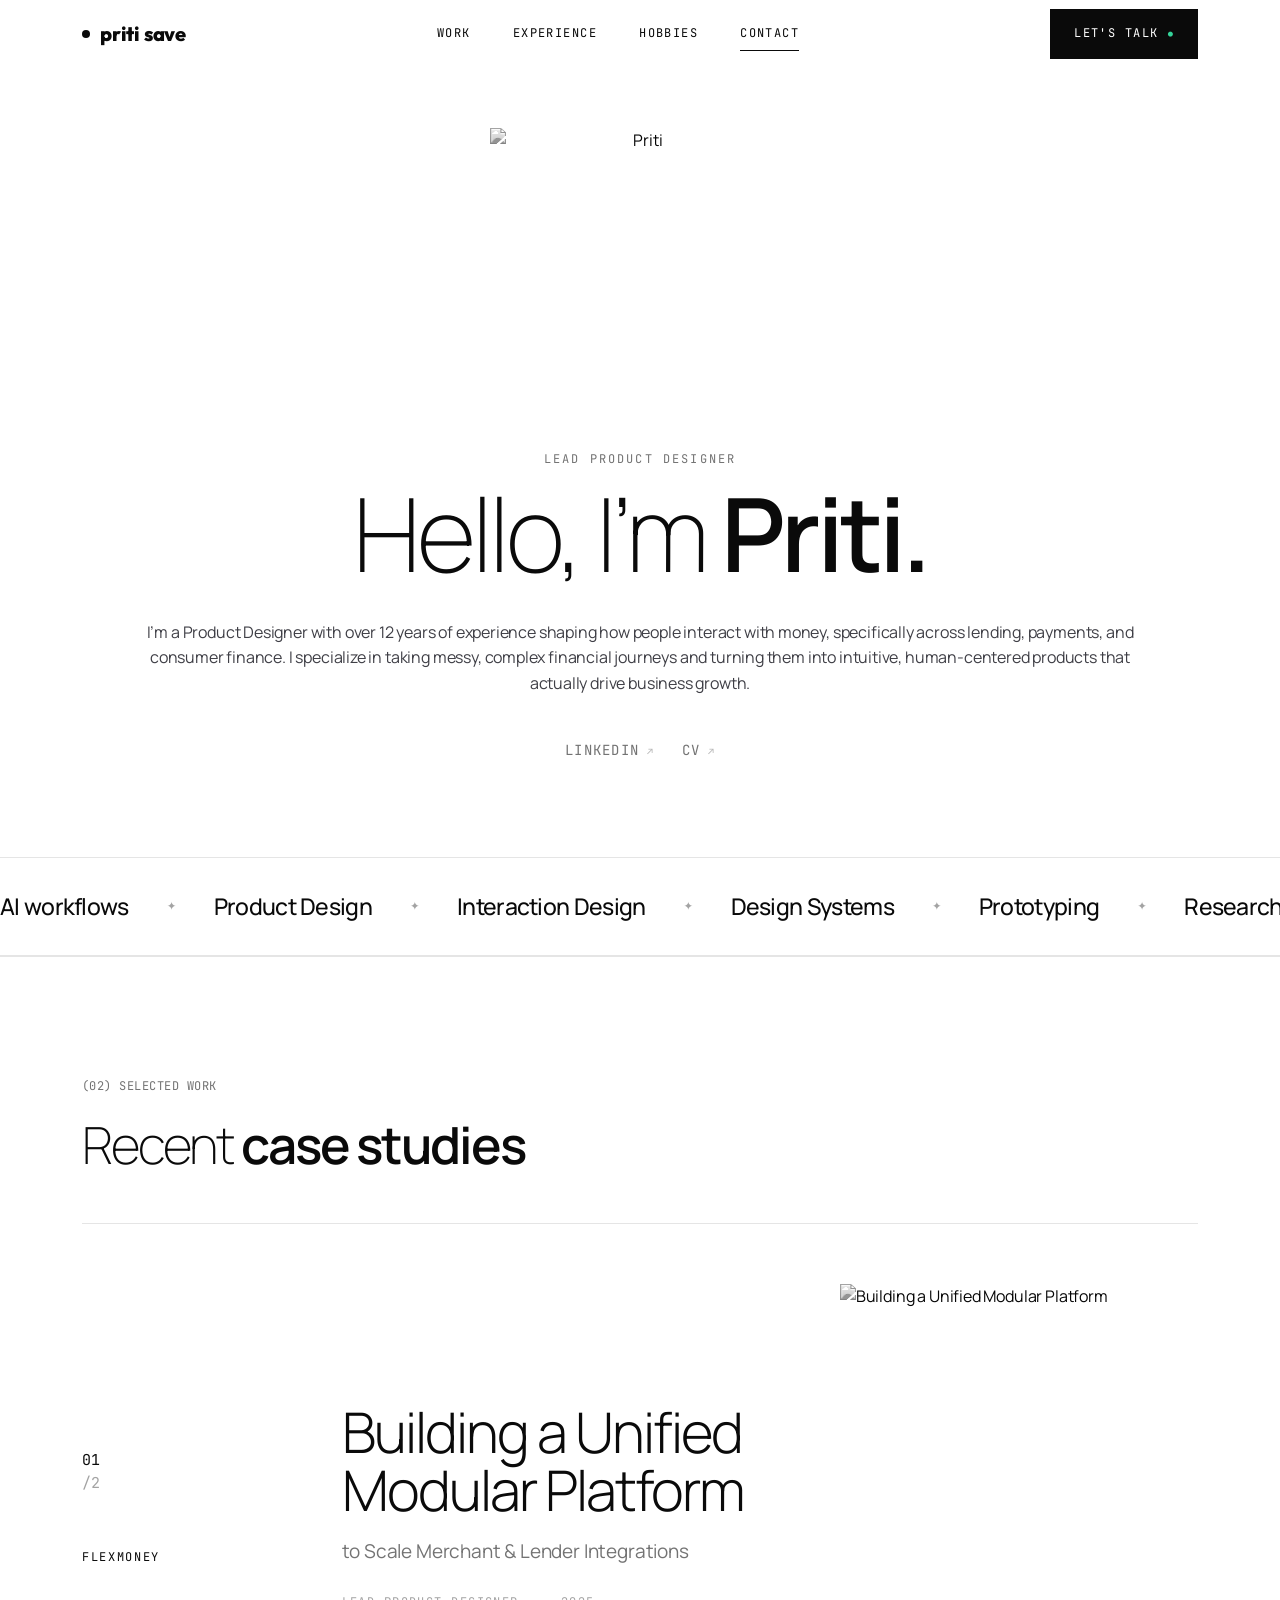
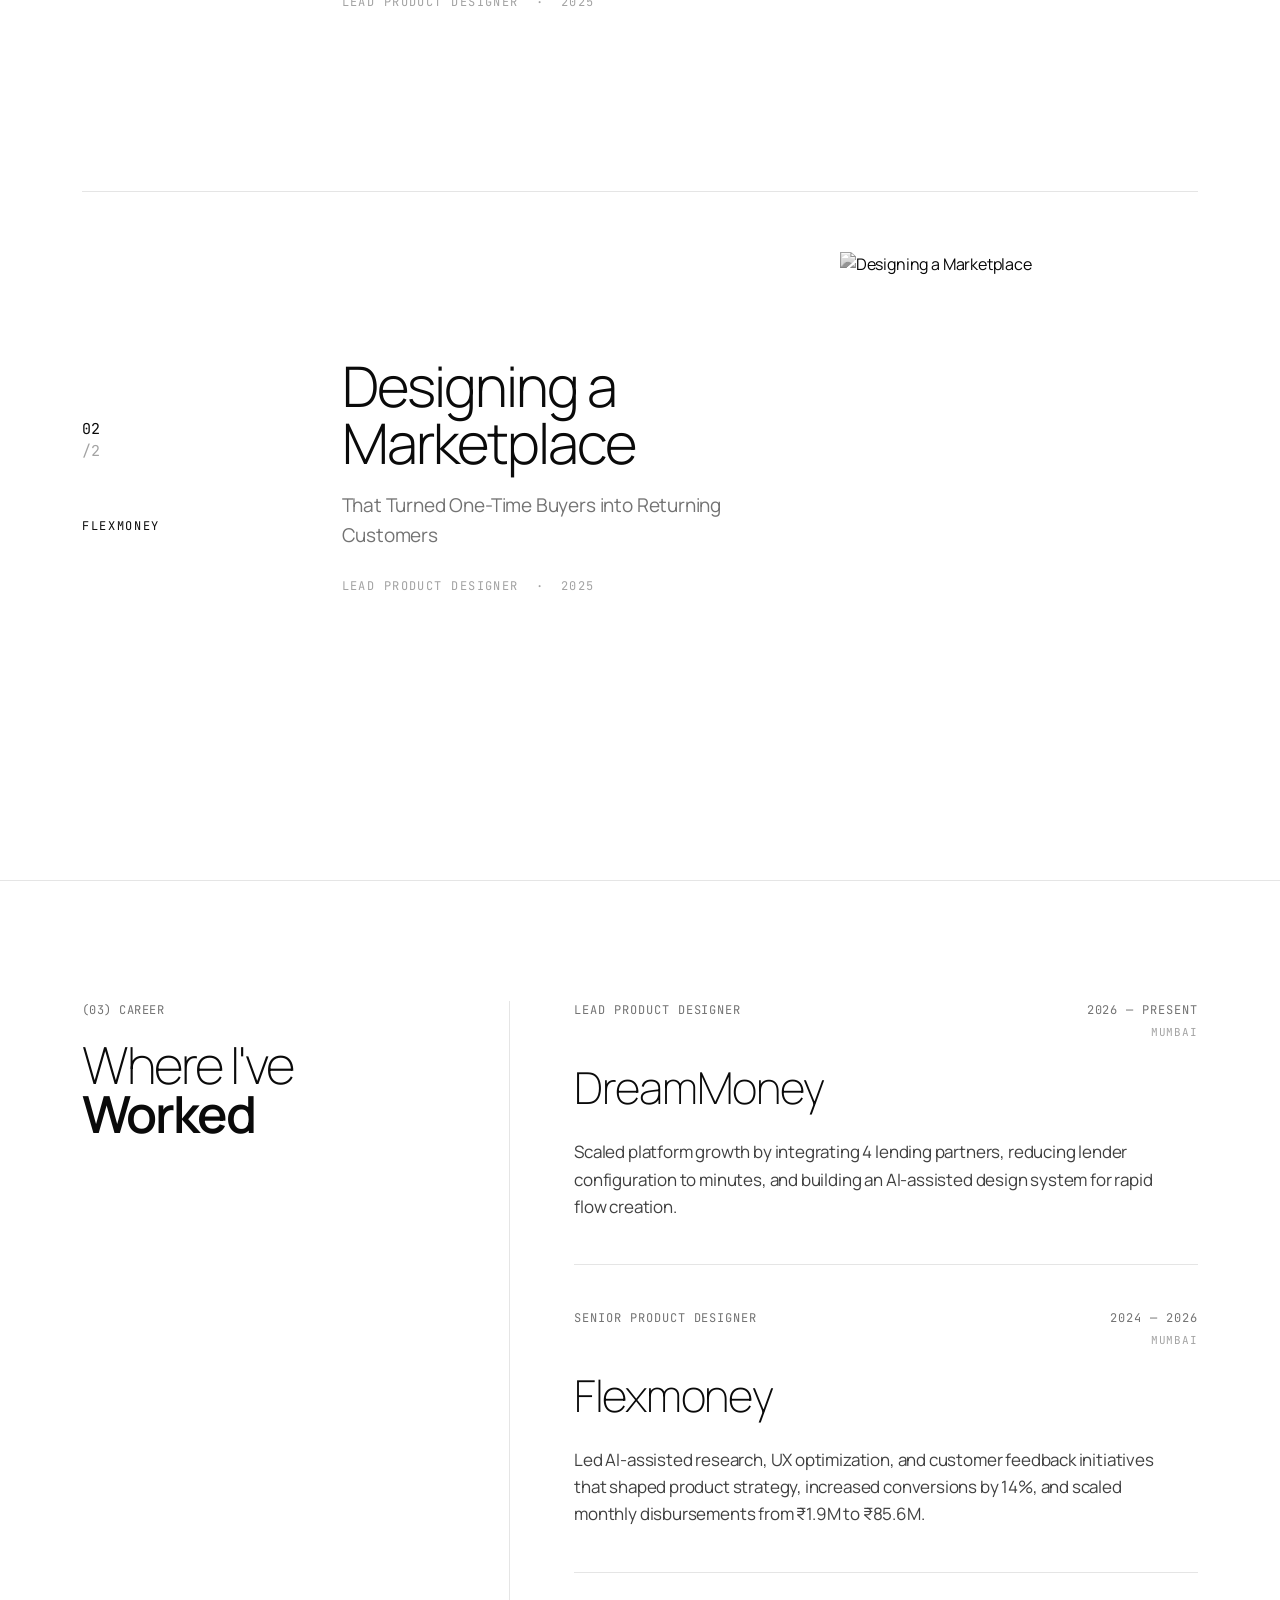
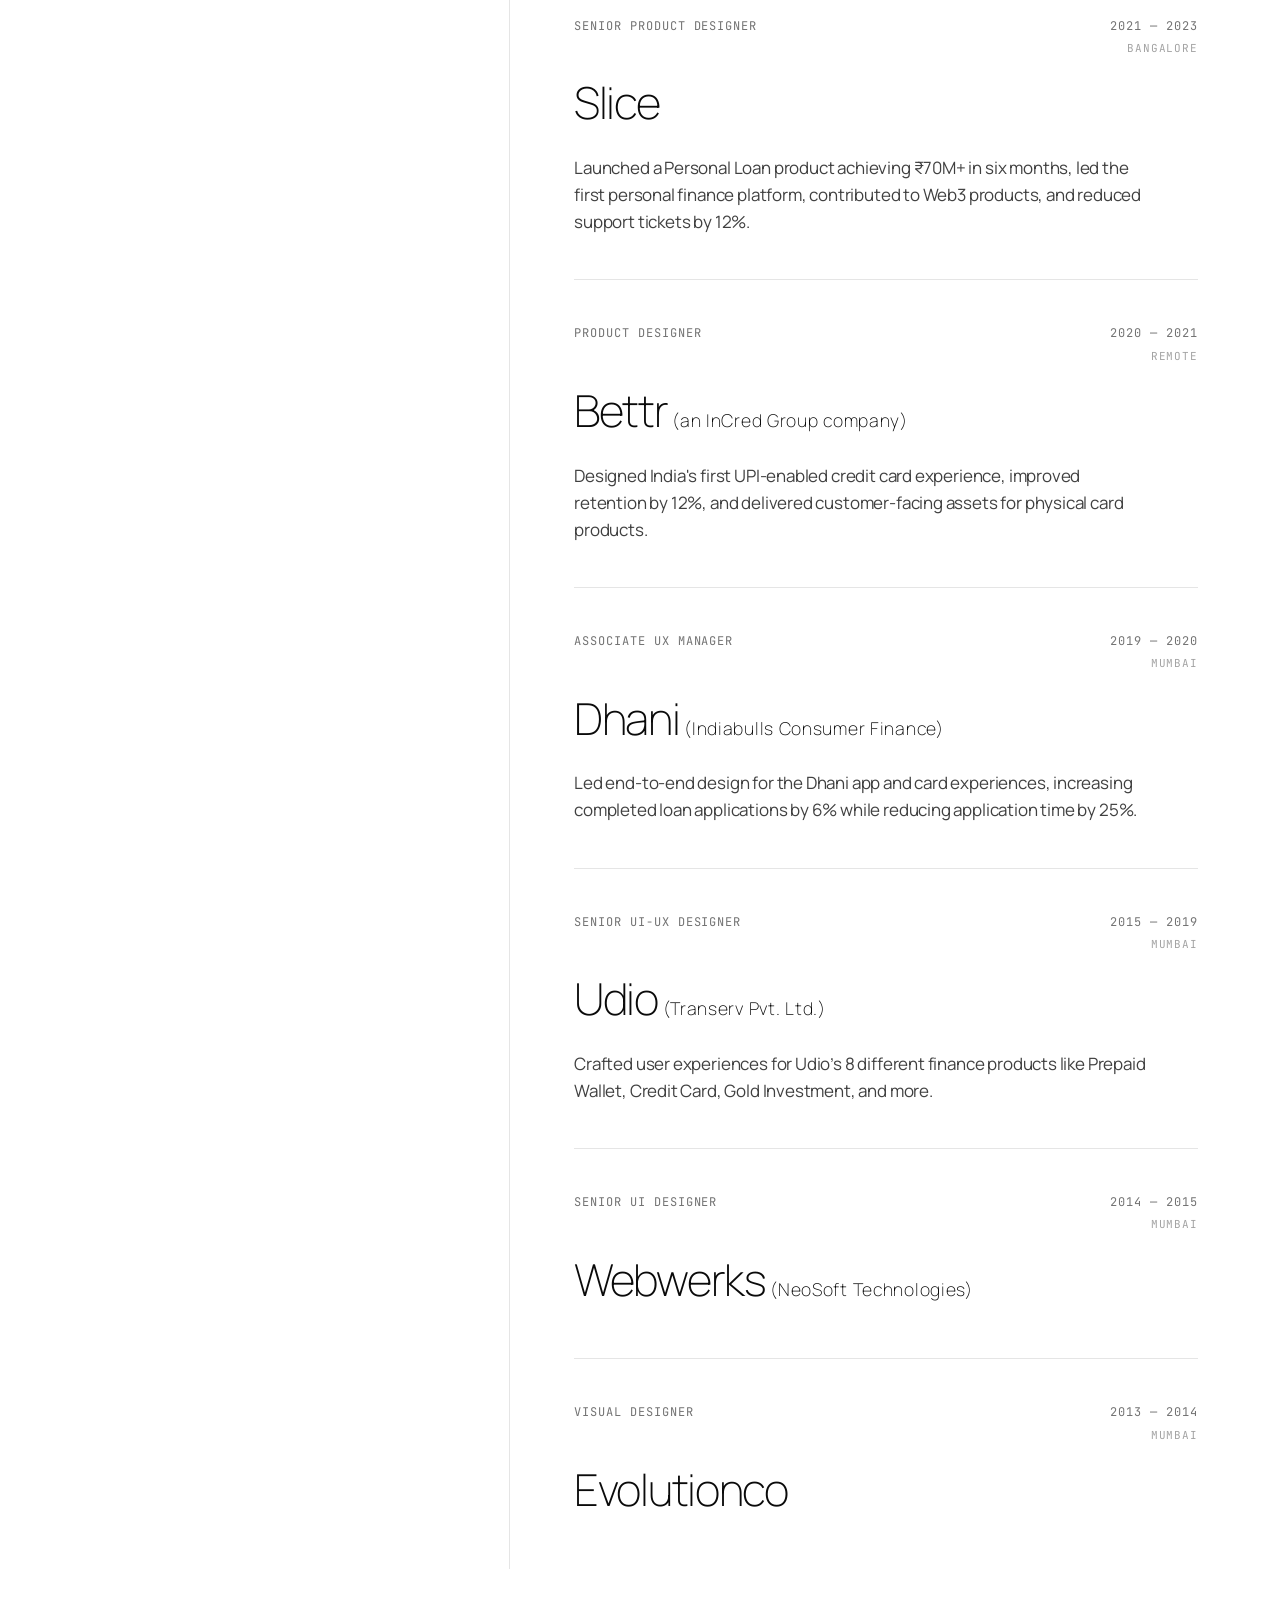
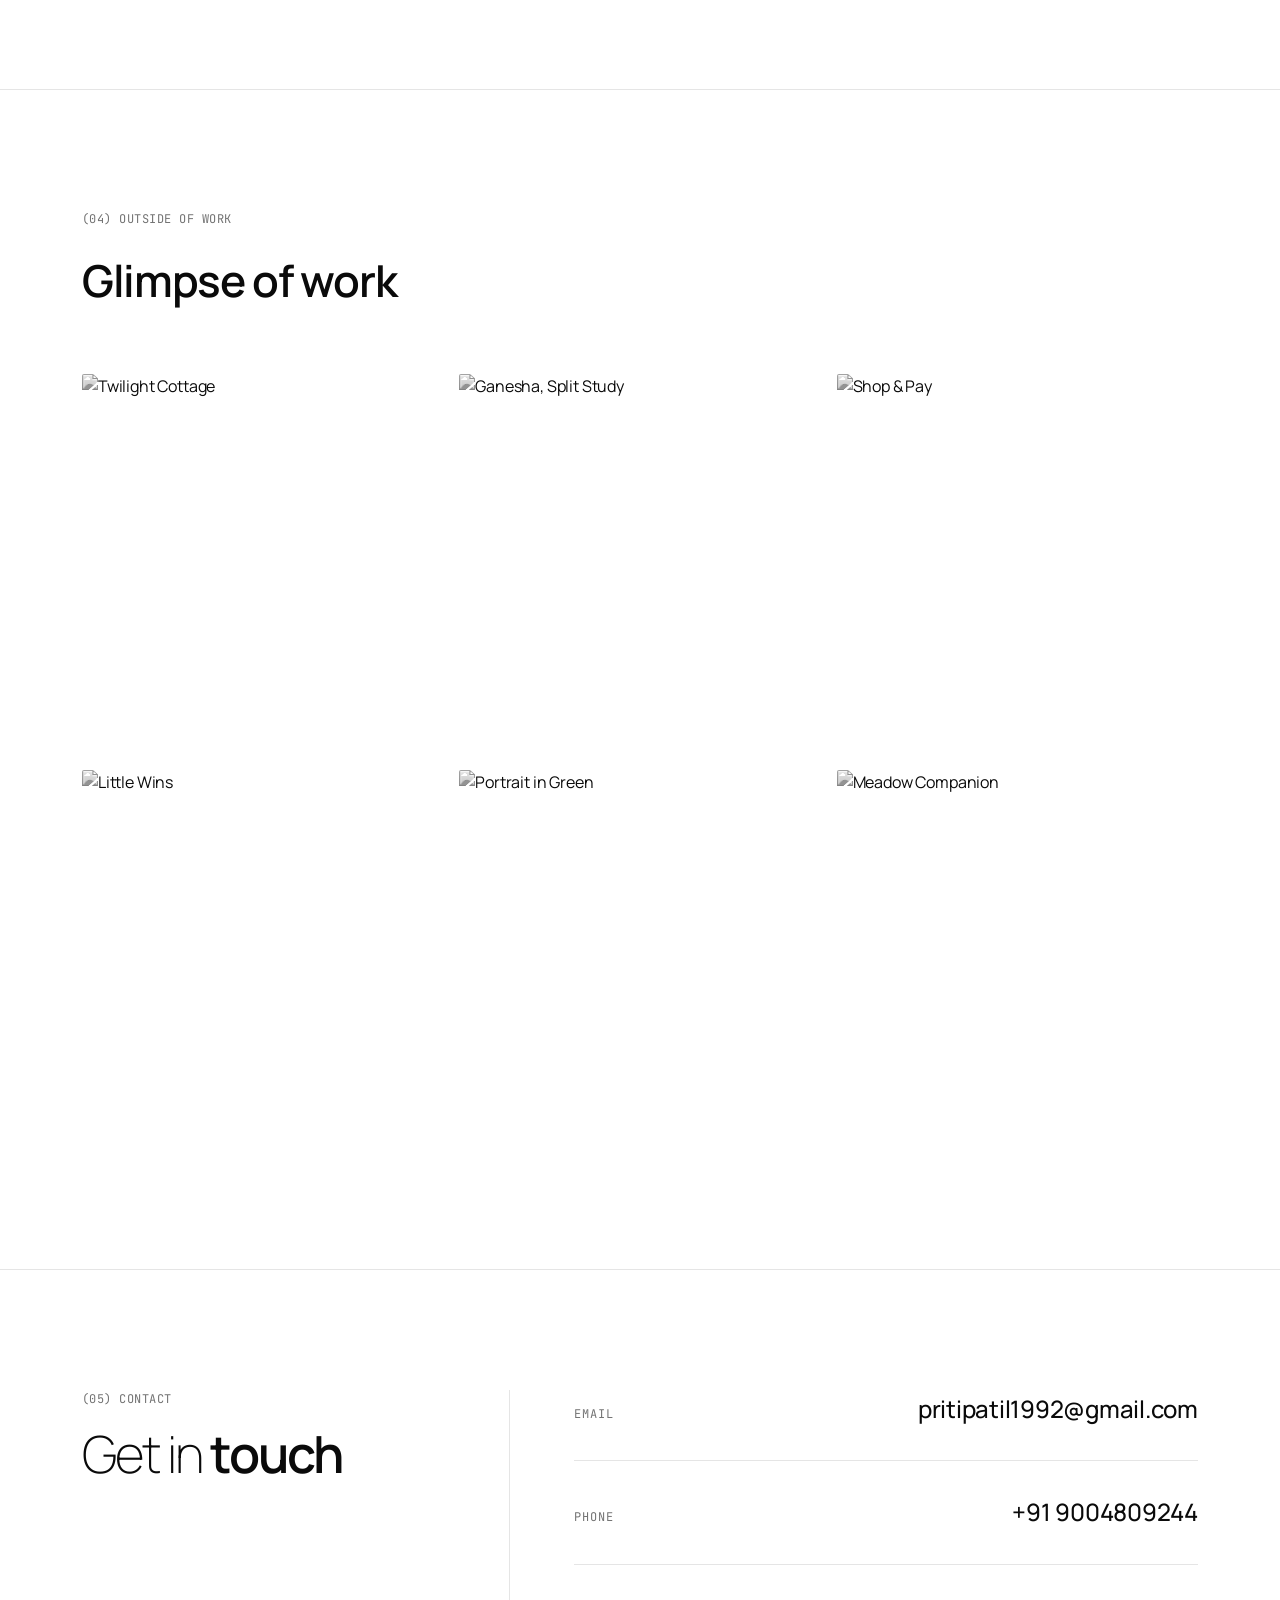
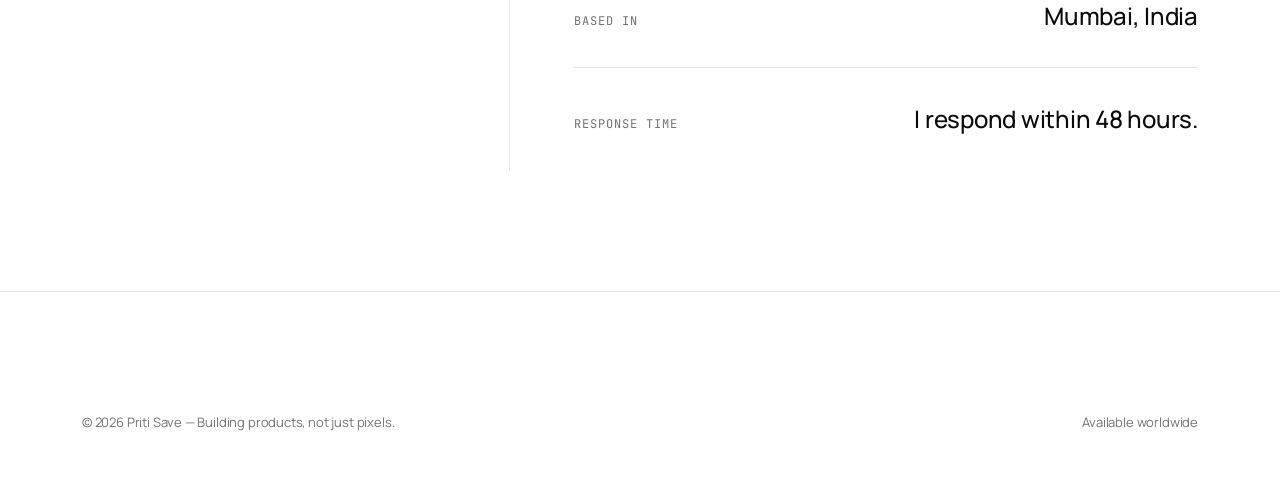
==== index.html @ 45cd768e "Initial commit" ====
<!DOCTYPE html>
<html lang="en">
<head>
  <meta charset="UTF-8" />
  <meta name="viewport" content="width=device-width, initial-scale=1.0" />
  <title>Priti Save — Lead Product Designer</title>
  <meta name="description" content="Priti Save is a Lead Product Designer with 12+ years in fintech, lending, and payments." />
  <link rel="preconnect" href="https://fonts.googleapis.com" />
  <link rel="preconnect" href="https://fonts.gstatic.com" crossorigin />
  <link href="https://fonts.googleapis.com/css2?family=JetBrains+Mono:wght@400;500;700&family=Manrope:wght@200;300;400;500;600;700;800&family=Outfit:wght@400;500;600;700;800&display=swap" rel="stylesheet" />
  <link rel="stylesheet" href="styles.css" />
</head>
<body>
  <!-- Navbar -->
  <header class="nav" id="nav">
    <div class="container nav-inner">
      <a href="#" class="brand"><span class="ring"></span>priti save</a>
      <nav class="nav-links">
        <a href="#work">Work</a>
        <a href="#career">Experience</a>
        <a href="#outside">Hobbies</a>
        <a href="#contact">Contact</a>
      </nav>
      <div class="nav-right">
        <a href="#contact" class="nav-cta">Let's talk <span class="cta-dot">●</span></a>
        <button class="nav-toggle" id="navToggle" aria-label="Menu"><span></span><span></span><span></span></button>
      </div>
    </div>
  </header>

  <!-- Cursor-following hint for project list -->
  <div class="proj-hint-pop" id="projHint">View Case Study <span aria-hidden="true">&#8599;</span></div>

  <!-- Case study mount -->
  <div class="case" id="case"></div>

  <!-- Site (home) -->
  <div class="site" id="site">
    <main>
      <!-- Hero -->
      <section class="hero">
        <div class="container">
          <figure class="hero-portrait">
            <img id="heroPortrait" alt="Priti" />
            <figcaption id="heroRole">Product Designer</figcaption>
          </figure>
          <h1 class="hero-title">Hello, I&rsquo;m <span class="ital">Priti.</span></h1>
          <p class="hero-intro" id="heroIntro"></p>
          <div class="socials" id="heroSocials"></div>
        </div>
      </section>

      <!-- Marquee -->
      <div class="marquee"><div class="marquee-track" id="marqueeTrack"></div></div>

      <!-- Milestones -->
      <section class="section" id="milestones" style="display:none">
        <div class="container">
          <span class="eyebrow reveal">(01) Milestones</span>
          <div class="ms-grid" id="msGrid"></div>
        </div>
      </section>

      <!-- Selected work -->
      <section class="section" id="work">
        <div class="container">
          <div class="proj-head">
            <span class="eyebrow reveal" style="margin-bottom:0">(02) Selected work</span>
          </div>
          <h2 class="section-title proj-head-title reveal">Recent <span class="ital-serif">case studies</span></h2>
          <div class="proj-list" id="projList"></div>
        </div>
      </section>

      <!-- Career -->
      <section class="section" id="career">
        <div class="container career-grid">
          <div class="career-side reveal">
            <span class="eyebrow" style="margin-bottom:20px">(03) Career</span>
            <h2 class="career-title">Where I've <span class="serif">Worked</span></h2>
          </div>
          <div class="exp-list" id="expList"></div>
        </div>
      </section>

      <!-- Outside of work -->
      <section class="section" id="outside">
        <div class="container">
          <span class="eyebrow reveal">(04) Outside of work</span>
          <h2 class="section-title reveal">Glimpse of work</h2>
          <div class="hob-grid" id="hobGrid"></div>
        </div>
      </section>

      <!-- Contact -->
      <section class="section contact" id="contact">
        <div class="container career-grid">
          <div class="career-side reveal">
            <span class="eyebrow" style="margin-bottom:20px">(05) Contact</span>
            <h2 class="career-title">Get in <span class="serif">touch</span></h2>
          </div>
          <div class="exp-list contact-list reveal">
            <div class="c-row"><span class="c-label">Email</span><a class="c-value" id="ciEmail" href="#">—</a></div>
            <div class="c-row"><span class="c-label">Phone</span><a class="c-value" id="ciPhone" href="#">—</a></div>
            <div class="c-row"><span class="c-label">Based in</span><span class="c-value" id="ciLoc">—</span></div>
            <div class="c-row"><span class="c-label">Response time</span><span class="c-value">I respond within 48 hours.</span></div>
          </div>
        </div>
      </section>
    </main>

    <!-- Footer -->
    <footer class="footer">
      <div class="container">
        <div class="footer-bottom">
          <span>© <span id="year">2026</span> Priti Save — Building products, not just pixels.</span>
          <span>Available worldwide</span>
        </div>
      </div>
    </footer>
  </div>

  <!-- Image lightbox -->
  <div class="lightbox" id="lightbox" aria-hidden="true">
    <button class="lightbox-close" id="lightboxClose" aria-label="Close">&times;</button>
    <button class="lightbox-nav lightbox-prev" id="lightboxPrev" aria-label="Previous">&#8249;</button>
    <img class="lightbox-img" id="lightboxImg" alt="" />
    <button class="lightbox-nav lightbox-next" id="lightboxNext" aria-label="Next">&#8250;</button>
    <div class="lightbox-zoom" id="lightboxZoom">
      <button id="zoomOut" aria-label="Zoom out">&minus;</button>
      <button id="zoomReset" aria-label="Reset zoom">Reset</button>
      <button id="zoomIn" aria-label="Zoom in">+</button>
    </div>
  </div>

  <div class="toast" id="toast"></div>
  <script src="app.js"></script>
</body>
</html>
---- styles.css ----
/* ===== Reset & base ===== */
*,*::before,*::after{box-sizing:border-box;margin:0;padding:0}
:root{
  --bg:#ffffff;
  --fg:#0a0a0a;
  --muted:#737373;     /* neutral-500 */
  --muted-2:#a3a3a3;   /* neutral-400 */
  --line:#e5e5e5;      /* neutral-200 */
  --line-strong:#0a0a0a;
  --max:1180px;
  --sans:"Manrope",system-ui,-apple-system,"Segoe UI",sans-serif;
  --serif:"Manrope",system-ui,sans-serif;
  --serif-italic:ui-serif,Georgia,serif;
  --mono:"JetBrains Mono",ui-monospace,"SF Mono",Menlo,Consolas,monospace;
}
html{scroll-behavior:smooth;-webkit-font-smoothing:antialiased;text-rendering:optimizeLegibility}
body{
  background:var(--bg);color:var(--fg);font-family:var(--sans);
  font-size:16px;line-height:1.6;letter-spacing:-.011em;
}
a{color:inherit;text-decoration:none}
img{display:block;max-width:100%}
::selection{background:#0a0a0a;color:#fff}

.container{width:100%;max-width:var(--max);margin:0 auto;padding:0 32px}

/* eyebrow / section number */
.eyebrow{
  font-family:var(--mono);font-size:12px;letter-spacing:.04em;
  text-transform:uppercase;color:var(--muted);display:block;margin-bottom:28px;
}
.section{padding:120px 0;border-top:1px solid var(--line)}
.section-title{
  font-size:clamp(28px,4vw,44px);line-height:1.08;font-weight:600;
  letter-spacing:-.03em;max-width:18ch;
}
.section-lead{margin-top:18px;font-size:clamp(16px,1.6vw,19px);color:var(--muted);max-width:52ch}

/* ===== Navbar ===== */
.nav{position:fixed;top:0;left:0;right:0;z-index:50;
  background:rgba(255,255,255,.72);backdrop-filter:saturate(180%) blur(14px);
  border-bottom:1px solid transparent;transition:border-color .3s,background .3s}
.nav.scrolled{border-bottom-color:var(--line)}
.nav-inner{display:flex;align-items:center;justify-content:space-between;height:68px}
.brand{font-family:"Outfit",var(--sans);font-weight:800;letter-spacing:-.01em;font-size:20px;display:flex;align-items:center;gap:10px}
.brand .ring{width:8px;height:8px;border-radius:50%;background:var(--fg);display:inline-block}
.nav-links{display:flex;gap:42px}
.nav-links a{position:relative;font-family:var(--mono);font-size:12px;letter-spacing:.12em;text-transform:uppercase;color:var(--fg);opacity:.5;transition:opacity .2s}
.nav-links a:hover{opacity:.8}
.nav-links a.active{opacity:1}
.nav-links a.active::after{content:"";position:absolute;left:0;right:0;bottom:-7px;height:1px;background:var(--fg)}
.nav-right{display:flex;align-items:center;gap:18px}
.nav-cta{font-family:var(--mono);font-size:12px;letter-spacing:.12em;text-transform:uppercase;background:var(--fg);color:#fff;padding:15px 24px;display:inline-flex;align-items:center;gap:9px;transition:opacity .2s}
.nav-cta:hover{opacity:.85}
.nav-cta .cta-dot{color:#34d399;font-size:8px;line-height:1}
.nav-avail{display:flex;align-items:center;gap:8px;font-size:13px;color:var(--muted)}
.dot{width:7px;height:7px;border-radius:50%;background:#16a34a;position:relative}
.dot::after{content:"";position:absolute;inset:-4px;border-radius:50%;border:1px solid #16a34a;opacity:.4;animation:ping 2s ease-out infinite}
@keyframes ping{0%{transform:scale(.6);opacity:.6}100%{transform:scale(1.8);opacity:0}}
.nav-toggle{display:none;background:none;border:0;cursor:pointer;flex-direction:column;gap:5px;padding:6px}
.nav-toggle span{width:22px;height:1.5px;background:var(--fg);transition:.3s}

/* ===== Hero ===== */
.hero{padding:128px 0 96px;text-align:center}
.hero-meta-row{display:flex;justify-content:space-between;align-items:center;gap:24px;
  font-family:var(--mono);font-size:12px;letter-spacing:.09em;text-transform:uppercase;color:var(--muted);margin-bottom:72px}
.hero-loc{white-space:nowrap}
.hero-avail{display:inline-flex;align-items:center;gap:10px;white-space:nowrap}
.hero-avail .dot{background:#34d399}
.hero-avail .dot::after{border-color:#34d399}
.hero-portrait{display:inline-block;width:300px;max-width:62vw;margin:0 auto}
.hero-portrait img{width:100%;aspect-ratio:1/1;object-fit:cover;filter:grayscale(1) contrast(1.04)}
.hero-portrait figcaption{margin-top:22px;font-family:var(--mono);font-size:12px;text-transform:uppercase;letter-spacing:.18em;color:var(--muted)}
.hero-title{margin-top:14px;font-size:clamp(40px,8vw,104px);line-height:.95;font-weight:100;letter-spacing:-.04em}
.hero-title .ital{font-family:inherit;font-style:normal;font-weight:600;letter-spacing:inherit}
.hero-intro{margin:38px auto 0;max-width:1000px;font-family:var(--sans);font-size:16px;line-height:1.6;color:#3f3f46;font-weight:400}
.socials{display:flex;gap:28px;justify-content:center;margin-top:42px;flex-wrap:wrap}
.socials a{font-family:var(--mono);font-size:14px;letter-spacing:.09em;text-transform:uppercase;color:var(--muted);transition:color .2s}
.socials a:hover{color:var(--fg)}
.socials a::after{content:" ↗";font-size:10px;opacity:.5}

/* ===== Marquee ===== */
.marquee{border-top:1px solid var(--line);border-bottom:1px solid var(--line);overflow:hidden;padding:30px 0}
.marquee-track{display:flex;gap:0;width:max-content;animation:scroll 36s linear infinite}
.marquee:hover .marquee-track{animation-play-state:paused}
.marquee-item{font-size:clamp(13px,2vw,23px);font-weight:500;letter-spacing:-.03em;white-space:nowrap;display:flex;align-items:center;color:var(--fg)}
.marquee-item .star{margin:0 38px;color:var(--muted-2);font-size:.5em;vertical-align:middle}
@keyframes scroll{to{transform:translateX(-50%)}}

/* ===== Milestones ===== */
.ms-grid{display:grid;grid-template-columns:repeat(4,1fr);gap:0;margin-top:70px;border-top:1px solid var(--line)}
.ms-item{padding:38px 28px 38px 0;border-right:1px solid var(--line)}
.ms-item:last-child{border-right:0}
.ms-num{font-size:clamp(46px,6vw,76px);font-weight:600;letter-spacing:-.04em;line-height:1;font-family:var(--serif)}
.ms-label{margin-top:18px;font-size:15px;font-weight:500}
.ms-note{margin-top:8px;font-size:13.5px;color:var(--muted);max-width:24ch}

/* ===== Projects ===== */
.proj-head{display:flex;justify-content:space-between;align-items:baseline;gap:20px;margin-bottom:24px}
.proj-hint{color:var(--muted)}
.proj-head-title{font-weight:100;font-size:clamp(20px,4vw,52px);line-height:.95;letter-spacing:-.04em;max-width:none}
.proj-head-title .ital-serif{font-family:inherit;font-style:normal;font-weight:600;letter-spacing:inherit}

.proj-list{margin-top:54px;border-top:1px solid var(--line)}
.proj{display:grid;grid-template-columns:.62fr 1.32fr 1.05fr;gap:48px;align-items:center;
  padding:60px 0;border-bottom:1px solid var(--line);cursor:pointer;transition:opacity .35s ease}
.proj:last-child{border-bottom:0}
.proj-index{display:flex;flex-direction:column;line-height:1.5}
.pi-num{font-family:var(--mono);font-size:15px;color:var(--fg)}
.pi-total{font-family:var(--mono);font-size:15px;color:var(--muted-2)}
.pi-tag{font-family:var(--mono);font-size:12px;letter-spacing:.14em;text-transform:uppercase;color:var(--fg);margin-top:54px}
.proj-title{font-size:clamp(30px,4.4vw,56px);font-weight:300;letter-spacing:-.035em;line-height:1.03}
.proj-sub{margin-top:18px;font-size:clamp(16px,1.7vw,19px);color:var(--muted)}
.proj-meta{margin-top:26px;font-family:var(--mono);font-size:12px;letter-spacing:.12em;text-transform:uppercase;color:var(--muted-2)}
.proj-media{overflow:hidden}
.proj-media img{width:100%;aspect-ratio:4/5;object-fit:cover;filter:grayscale(1) contrast(1.03);transition:transform .7s cubic-bezier(.16,1,.3,1),filter .6s ease}
.proj:hover .proj-media img{transform:scale(1.045);filter:grayscale(0)}
.proj:hover .proj-title{text-decoration:underline;text-decoration-thickness:2px;text-underline-offset:8px}
.proj-hint-pop{position:fixed;z-index:60;pointer-events:none;opacity:0;white-space:nowrap;
  transform:translate(-50%,-50%) scale(.9);background:var(--fg);color:#fff;
  font-family:var(--mono);font-size:12px;letter-spacing:.12em;text-transform:uppercase;
  padding:14px 22px;border-radius:4px;display:inline-flex;align-items:center;gap:10px;
  transition:opacity .2s ease,transform .2s ease}
.proj-hint-pop.show{opacity:1;transform:translate(-50%,-50%) scale(1)}

/* ===== Career ===== */
.career-grid{display:grid;grid-template-columns:.62fr 1fr;gap:0;align-items:start}
.career-side{position:sticky;top:112px;align-self:start;padding-right:64px}
.career-title{margin-top:4px;font-weight:100;font-size:clamp(20px,4vw,52px);line-height:.95;letter-spacing:-.04em}
.career-title .serif{font-family:inherit;font-style:normal;font-weight:600;letter-spacing:inherit}
.career-lead{margin-top:20px;font-size:16px;line-height:1.6;color:var(--muted);max-width:34ch}

.exp-list{display:flex;flex-direction:column;border-left:1px solid var(--line);padding-left:64px}
.exp{padding:44px 0;border-top:1px solid var(--line)}
.exp:first-child{border-top:0;padding-top:0}
.exp-head{display:flex;justify-content:space-between;align-items:flex-start;gap:20px}
.exp-role{font-family:var(--mono);font-size:12px;letter-spacing:.08em;text-transform:uppercase;color:var(--muted)}
.exp-when{display:flex;flex-direction:column;align-items:flex-end;text-align:right;flex-shrink:0}
.exp-period{font-family:var(--mono);font-size:12px;letter-spacing:.08em;text-transform:uppercase;color:var(--muted)}
.exp-loc{font-family:var(--mono);font-size:11px;letter-spacing:.08em;text-transform:uppercase;color:var(--muted-2);margin-top:4px}
.exp-co{margin-top:10px;font-size:clamp(28px,3.6vw,44px);font-weight:200;letter-spacing:-.03em}
.exp-co-sub{font-size:.4em;letter-spacing:.04em}
.exp-sum{margin-top:16px;font-size:17px;color:#404040;line-height:1.6;max-width:58ch}

/* ===== Hobbies ===== */
.hob-grid{display:grid;grid-template-columns:repeat(3,1fr);gap:16px;margin-top:70px}
.hob{position:relative;overflow:hidden;border-radius:2px}
.hob img{width:100%;aspect-ratio:1/1.05;object-fit:cover;filter:grayscale(1);transition:transform .6s ease,filter .6s ease}
.hob:hover img{transform:scale(1.04);filter:grayscale(0)}
.hob-cap{position:absolute;left:0;right:0;bottom:0;padding:18px;display:flex;justify-content:space-between;
  align-items:flex-end;color:#fff;background:linear-gradient(transparent,rgba(0,0,0,.55));
  font-size:13px;opacity:0;transition:opacity .3s}
.hob:hover .hob-cap{opacity:1}
.hob-type{font-family:var(--mono);font-size:11px;text-transform:uppercase;letter-spacing:.05em;opacity:.8}

/* ===== Contact ===== */
.c-row{padding:32px 0;border-top:1px solid var(--line);display:flex;align-items:baseline;justify-content:space-between;gap:24px}
.c-row:first-child{border-top:0;padding-top:0}
.c-label{font-family:var(--mono);font-size:12px;letter-spacing:.08em;text-transform:uppercase;color:var(--muted)}
.c-value{font-size:clamp(18px,2vw,24px);font-weight:500;letter-spacing:-.01em;text-align:right}
.c-row a.c-value:hover{text-decoration:underline}
.btn{display:inline-flex;align-items:center;gap:10px;background:var(--fg);color:#fff;border:0;cursor:pointer;
  font-family:var(--sans);font-size:15px;font-weight:500;padding:15px 26px;border-radius:100px;
  align-self:flex-start;transition:opacity .2s,transform .2s}
.btn:hover{opacity:.85}.btn:active{transform:scale(.98)}
.btn:disabled{opacity:.5;cursor:default}

/* ===== Footer ===== */
.footer{border-top:1px solid var(--line);padding:60px 0 50px}
.footer-bottom{margin-top:60px;display:flex;justify-content:space-between;flex-wrap:wrap;gap:12px;font-size:13px;color:var(--muted)}

/* ===== Case study ===== */
.case{display:none;padding-top:120px;min-height:100vh}
.case.active{display:block}
body.case-open .site{display:none}
.case-back{font-family:var(--mono);font-size:13px;color:var(--muted);display:inline-flex;gap:8px;margin-bottom:50px}
.case-back:hover{color:var(--fg)}
.case-head{display:grid;grid-template-columns:1fr;gap:24px;padding-bottom:60px;border-bottom:1px solid var(--line)}
.case-tag{font-family:var(--mono);font-size:12px;text-transform:uppercase;letter-spacing:.05em;color:var(--muted)}
.case-title{font-size:clamp(36px,6vw,76px);font-weight:600;letter-spacing:-.04em;line-height:1.02;max-width:none}
.case-sub{font-family:var(--serif-italic);font-style:italic;font-size:clamp(24px,2.8vw,34px);color:var(--muted)}
.case-facts{display:grid;grid-template-columns:1fr 1fr 2fr 1fr;gap:30px;margin-top:30px}
.case-fact .cf-label{font-family:var(--mono);font-size:11px;text-transform:uppercase;letter-spacing:.05em;color:var(--muted-2);margin-bottom:6px}
.case-fact .cf-val{font-size:15px;font-weight:500}
.case-cover{margin:60px 0;aspect-ratio:16/9;width:100%;object-fit:cover;filter:grayscale(1);border-radius:3px;transition:filter .5s ease}
.case-cover:hover{filter:grayscale(0)}
.case-body{display:grid;grid-template-columns:.4fr 1fr;gap:50px;padding:60px 0;border-bottom:1px solid var(--line)}
.case-body:last-of-type{border-bottom:0}
.case-body h3{font-family:var(--mono);font-size:12px;text-transform:uppercase;letter-spacing:.05em;color:var(--muted);font-weight:400}
.case-prose p{font-size:clamp(18px,2vw,22px);line-height:1.55;color:#1a1a1a;margin-bottom:20px}
.case-prose .lead{font-size:clamp(22px,2.6vw,30px);font-weight:500;letter-spacing:-.02em}
.case-prose ul{list-style:none;display:flex;flex-direction:column;gap:18px;margin-bottom:30px}
.case-prose ul:last-child{margin-bottom:0}
.case-prose .case-subhead{font-size:20px;font-weight:600;letter-spacing:-.02em;color:var(--fg);margin:40px 0 18px}
.case-prose .case-subhead:first-child{margin-top:0}
.case-prose .case-hr{border:0;border-top:1px solid var(--line);margin:28px 0}
.case-prose .case-prose-img{display:block;width:100%;border-radius:6px;margin:36px 0}
.case-prose .case-flow-arrow{text-align:center;font-size:22px;color:var(--muted-2);margin:2px 0}
.case-prose p:has(> strong > em){font-size:26px;line-height:1.4;letter-spacing:-.01em;margin-top:8px}
.case-body:has(+ .case-embed){border-bottom:0}
.case-embed{width:100%;margin:12px 0 50px;padding-bottom:50px;border-bottom:1px solid var(--line)}
.case-embed iframe{width:100%;height:720px;border:1px solid var(--line);border-radius:6px;display:block;background:#16151a}
@media(max-width:640px){.case-embed iframe{height:520px}}
.case-prose li{font-size:18px;line-height:1.55;color:#1a1a1a;padding-left:28px;position:relative}
.case-prose li::before{content:"—";position:absolute;left:0;color:var(--muted-2)}
.case-prose blockquote.pull{font-family:var(--serif-italic);font-style:italic;font-size:clamp(22px,2.6vw,32px);line-height:1.3;letter-spacing:-.01em;color:var(--fg);margin-top:22px}
.case-prose blockquote.pull::before{content:"\201C"}
.case-prose blockquote.pull::after{content:"\201D"}
.case-prose .case-btn{display:inline-flex;align-items:center;gap:9px;margin-top:32px;
  font-family:var(--mono);font-size:12px;letter-spacing:.08em;text-transform:uppercase;
  border:1px solid var(--fg);color:var(--fg);padding:13px 22px;border-radius:100px;
  transition:background .2s,color .2s}
.case-prose .case-btn:hover{background:var(--fg);color:#fff}
.case-prose .case-btn-arrow{display:none}
.case-interlude{font-family:var(--serif-italic);font-style:italic;text-align:center;
  font-size:clamp(30px,5vw,60px);line-height:1.12;letter-spacing:-.02em;color:var(--fg);
  max-width:none;white-space:nowrap;margin:0 auto;padding:80px 0;border-bottom:1px solid var(--line)}
.case-impact{display:grid;grid-template-columns:repeat(3,1fr);gap:30px}
.ci-stat .cis-num{font-family:var(--serif);font-size:clamp(40px,5vw,64px);font-weight:600;letter-spacing:-.03em;line-height:1}
.ci-stat .cis-label{margin-top:10px;font-size:14px;color:var(--muted)}
.case-body:has(+ .case-wide-img){border-bottom:0}
.case-wide-img{display:block;width:100%;margin:12px 0 50px;border-radius:6px;padding-bottom:50px;border-bottom:1px solid var(--line)}
.case-wide-img:has(+ .case-wide-img){margin-bottom:20px;padding-bottom:0;border-bottom:0}
.case-body:has(+ .case-trio){border-bottom:0}
.case-trio{display:grid;grid-template-columns:repeat(3,1fr);gap:20px;margin:12px 0 40px}
.case-trio figure{margin:0}
.case-trio img{width:100%;aspect-ratio:1578/1128;object-fit:cover;border-radius:6px}
.case-trio figcaption{margin-top:14px;font-family:var(--mono);font-size:12px;letter-spacing:.05em;text-transform:uppercase;color:var(--muted);text-align:center}
.case-trio img{cursor:zoom-in}
.case-trio-divider{border-bottom:1px solid var(--line);margin-bottom:50px}

/* Lightbox */
.lightbox{position:fixed;inset:0;z-index:90;display:none;align-items:center;justify-content:center;
  padding:40px;background:rgba(10,10,10,.88);backdrop-filter:blur(6px)}
.lightbox.open{display:flex}
.lightbox-img{max-width:92vw;max-height:88vh;object-fit:contain;border-radius:6px;
  box-shadow:0 30px 80px rgba(0,0,0,.5);animation:lb-in .25s cubic-bezier(.16,1,.3,1)}
@keyframes lb-in{from{opacity:0;transform:scale(.94)}to{opacity:1;transform:none}}
.lightbox-close{position:fixed;top:24px;right:28px;width:46px;height:46px;border-radius:50%;
  border:1px solid rgba(255,255,255,.3);background:rgba(255,255,255,.08);color:#fff;
  font-size:26px;line-height:1;cursor:pointer;display:flex;align-items:center;justify-content:center;
  transition:background .2s,transform .2s}
.lightbox-close:hover{background:rgba(255,255,255,.2);transform:scale(1.05)}
.lightbox-nav{position:fixed;top:50%;transform:translateY(-50%);width:54px;height:54px;border-radius:50%;
  border:1px solid rgba(255,255,255,.3);background:rgba(255,255,255,.08);color:#fff;
  font-size:30px;line-height:1;cursor:pointer;display:none;align-items:center;justify-content:center;
  transition:background .2s,transform .2s}
.lightbox-nav:hover{background:rgba(255,255,255,.2)}
.lightbox-prev{left:28px}.lightbox-next{right:28px}
.lightbox-prev:hover{transform:translateY(-50%) translateX(-3px)}
.lightbox-next:hover{transform:translateY(-50%) translateX(3px)}
img[data-zoom]{cursor:zoom-in}
.lightbox-img{transition:transform .15s ease;will-change:transform}
.lightbox-img.zoomed{cursor:grab;transition:none}
.lightbox-img.grabbing{cursor:grabbing;transition:none}
.lightbox-zoom{position:fixed;bottom:24px;left:50%;transform:translateX(-50%);z-index:91;
  display:flex;align-items:center;gap:4px;padding:6px;border-radius:100px;
  background:rgba(255,255,255,.1);border:1px solid rgba(255,255,255,.25);backdrop-filter:blur(8px)}
.lightbox-zoom button{min-width:40px;height:38px;padding:0 12px;border:0;border-radius:100px;
  background:transparent;color:#fff;font-family:var(--mono);font-size:18px;cursor:pointer;
  display:flex;align-items:center;justify-content:center;transition:background .2s}
.lightbox-zoom button:hover{background:rgba(255,255,255,.18)}
.lightbox-zoom #zoomReset{font-size:11px;letter-spacing:.08em;text-transform:uppercase}
.case-glimpses{display:grid;grid-template-columns:1fr 1fr;gap:20px;padding:40px 0 0}
.case-glimpses img{width:100%;aspect-ratio:4/3;object-fit:cover;filter:grayscale(1);border-radius:3px}
.case-next{display:flex;justify-content:space-between;align-items:center;padding:60px 0;margin-top:20px;border-top:1px solid var(--line)}
.case-next .cn-label{font-family:var(--mono);font-size:12px;text-transform:uppercase;letter-spacing:.05em;color:var(--muted)}
.case-next .cn-title{font-size:clamp(24px,3vw,40px);font-weight:600;letter-spacing:-.03em;margin-top:8px}

/* ===== Reveal animation ===== */
.reveal{opacity:0;transform:translateY(24px);transition:opacity .8s cubic-bezier(.16,1,.3,1),transform .8s cubic-bezier(.16,1,.3,1)}
.reveal.in{opacity:1;transform:none}

/* ===== Toast ===== */
.toast{position:fixed;bottom:28px;left:50%;transform:translateX(-50%) translateY(20px);
  background:var(--fg);color:#fff;padding:14px 22px;border-radius:100px;font-size:14px;
  opacity:0;pointer-events:none;transition:.35s;z-index:80}
.toast.show{opacity:1;transform:translateX(-50%) translateY(0)}

/* ===== Responsive ===== */
@media(max-width:900px){
  .nav-links,.nav-avail,.nav-cta{display:none}
  .nav-toggle{display:flex}
  .nav.open .nav-links{display:flex;position:absolute;top:68px;left:0;right:0;flex-direction:column;
    background:#fff;border-bottom:1px solid var(--line);padding:24px 32px;gap:20px}
  .hero-meta-row{flex-direction:column;gap:14px;align-items:flex-start;text-align:left;font-size:11px}
  .ms-grid{grid-template-columns:1fr 1fr}
  .ms-item{border-bottom:1px solid var(--line)}
  .ms-item:nth-child(odd){border-right:1px solid var(--line)}
  .ms-item:nth-child(even){border-right:0}
  .career-grid{grid-template-columns:1fr;gap:20px}
  .exp-list{border-left:0;padding-left:0}
  .career-side{position:static;margin-bottom:20px}
  .exp-head{flex-direction:column;gap:6px}
  .exp-when{align-items:flex-start;text-align:left}
  .hob-grid{grid-template-columns:1fr 1fr}
  .case-body{grid-template-columns:1fr;gap:20px}
  .case-facts{grid-template-columns:1fr 1fr}
  .case-impact{grid-template-columns:1fr}
  .case-trio{grid-template-columns:1fr;gap:28px}
  .proj{grid-template-columns:1fr 1fr;gap:32px 40px;align-items:start}
  .proj-index{grid-row:1;grid-column:1}
  .proj-body{grid-row:1;grid-column:2}
  .proj-media{grid-row:2;grid-column:1 / -1;order:3}
  .pi-tag{margin-top:24px}
}
@media(max-width:560px){
  .container{padding:0 22px}
  .section{padding:80px 0}
  .proj{grid-template-columns:1fr;gap:22px}
  .proj-index{flex-direction:row;gap:14px;align-items:center}
  .pi-tag{margin-top:0;margin-left:auto}
  .proj-media img{aspect-ratio:4/3}
  .hob-grid{grid-template-columns:1fr}
  .case-glimpses{grid-template-columns:1fr}
}
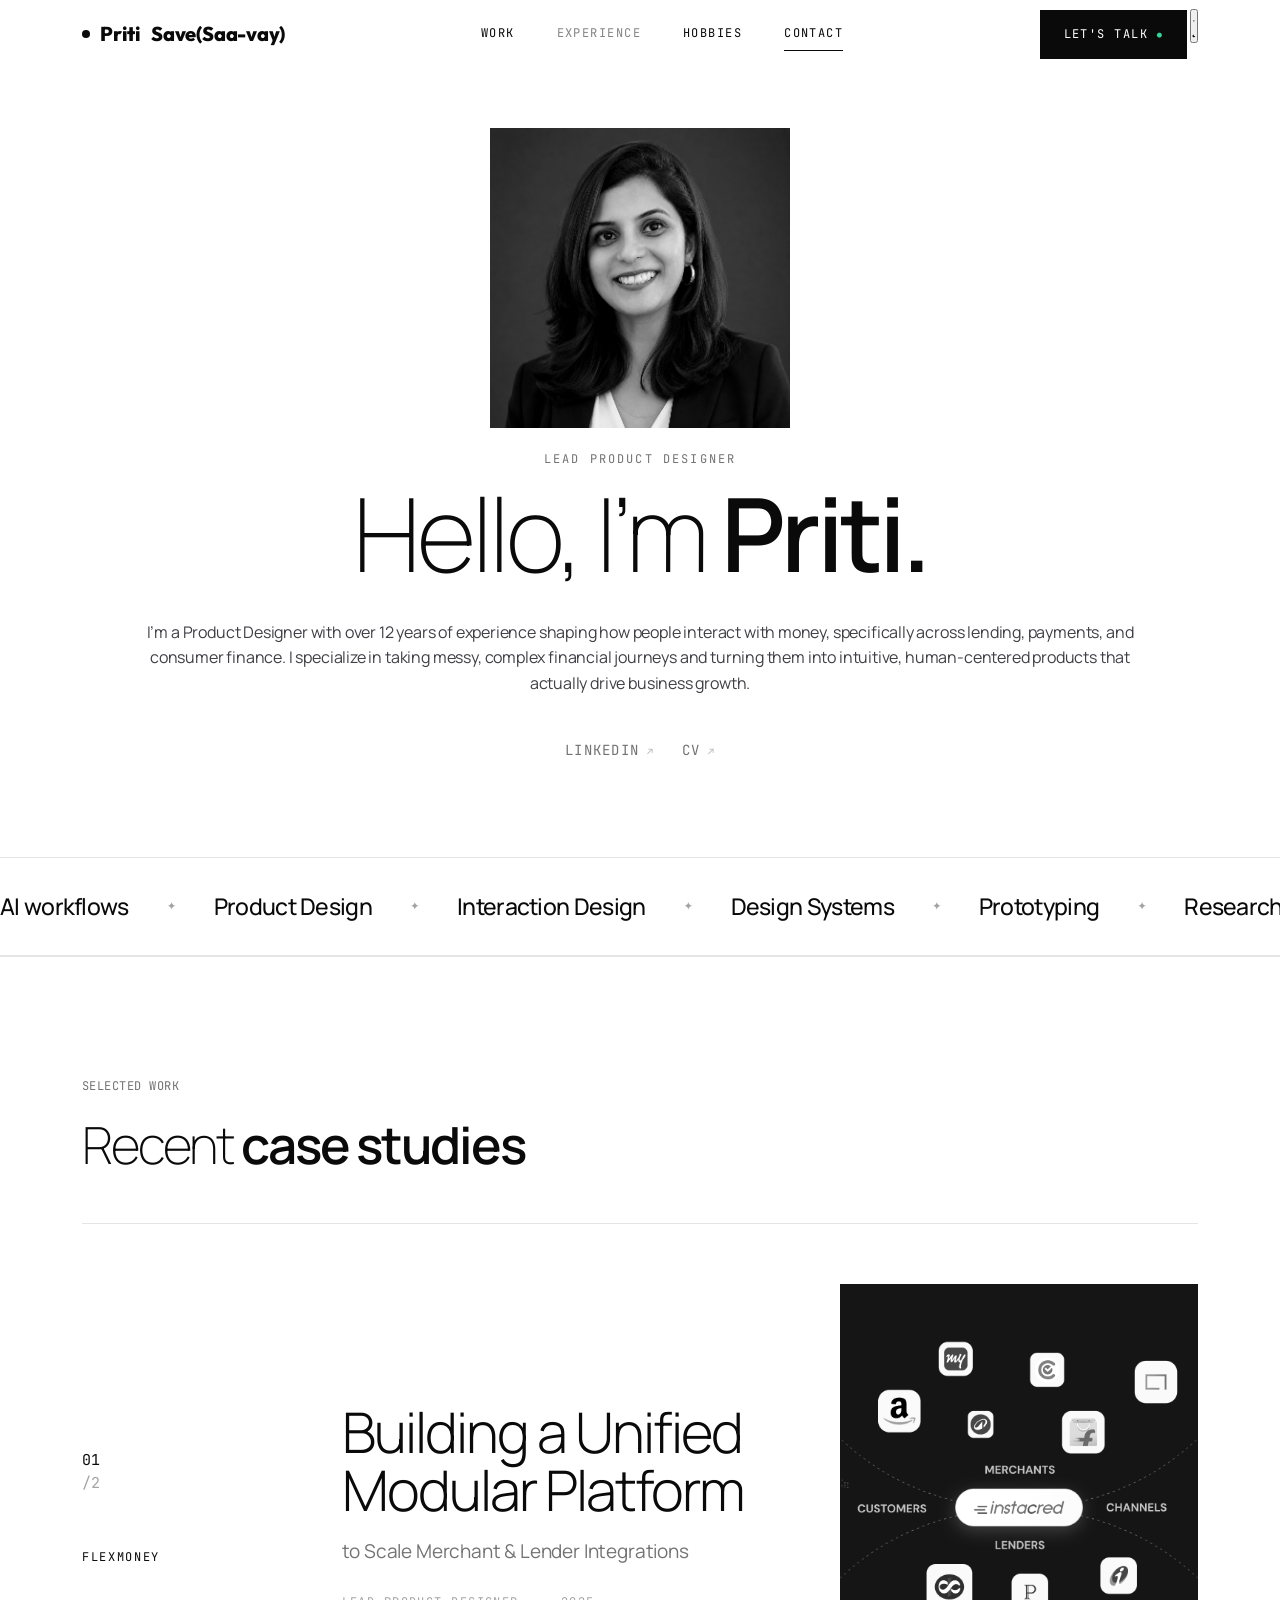
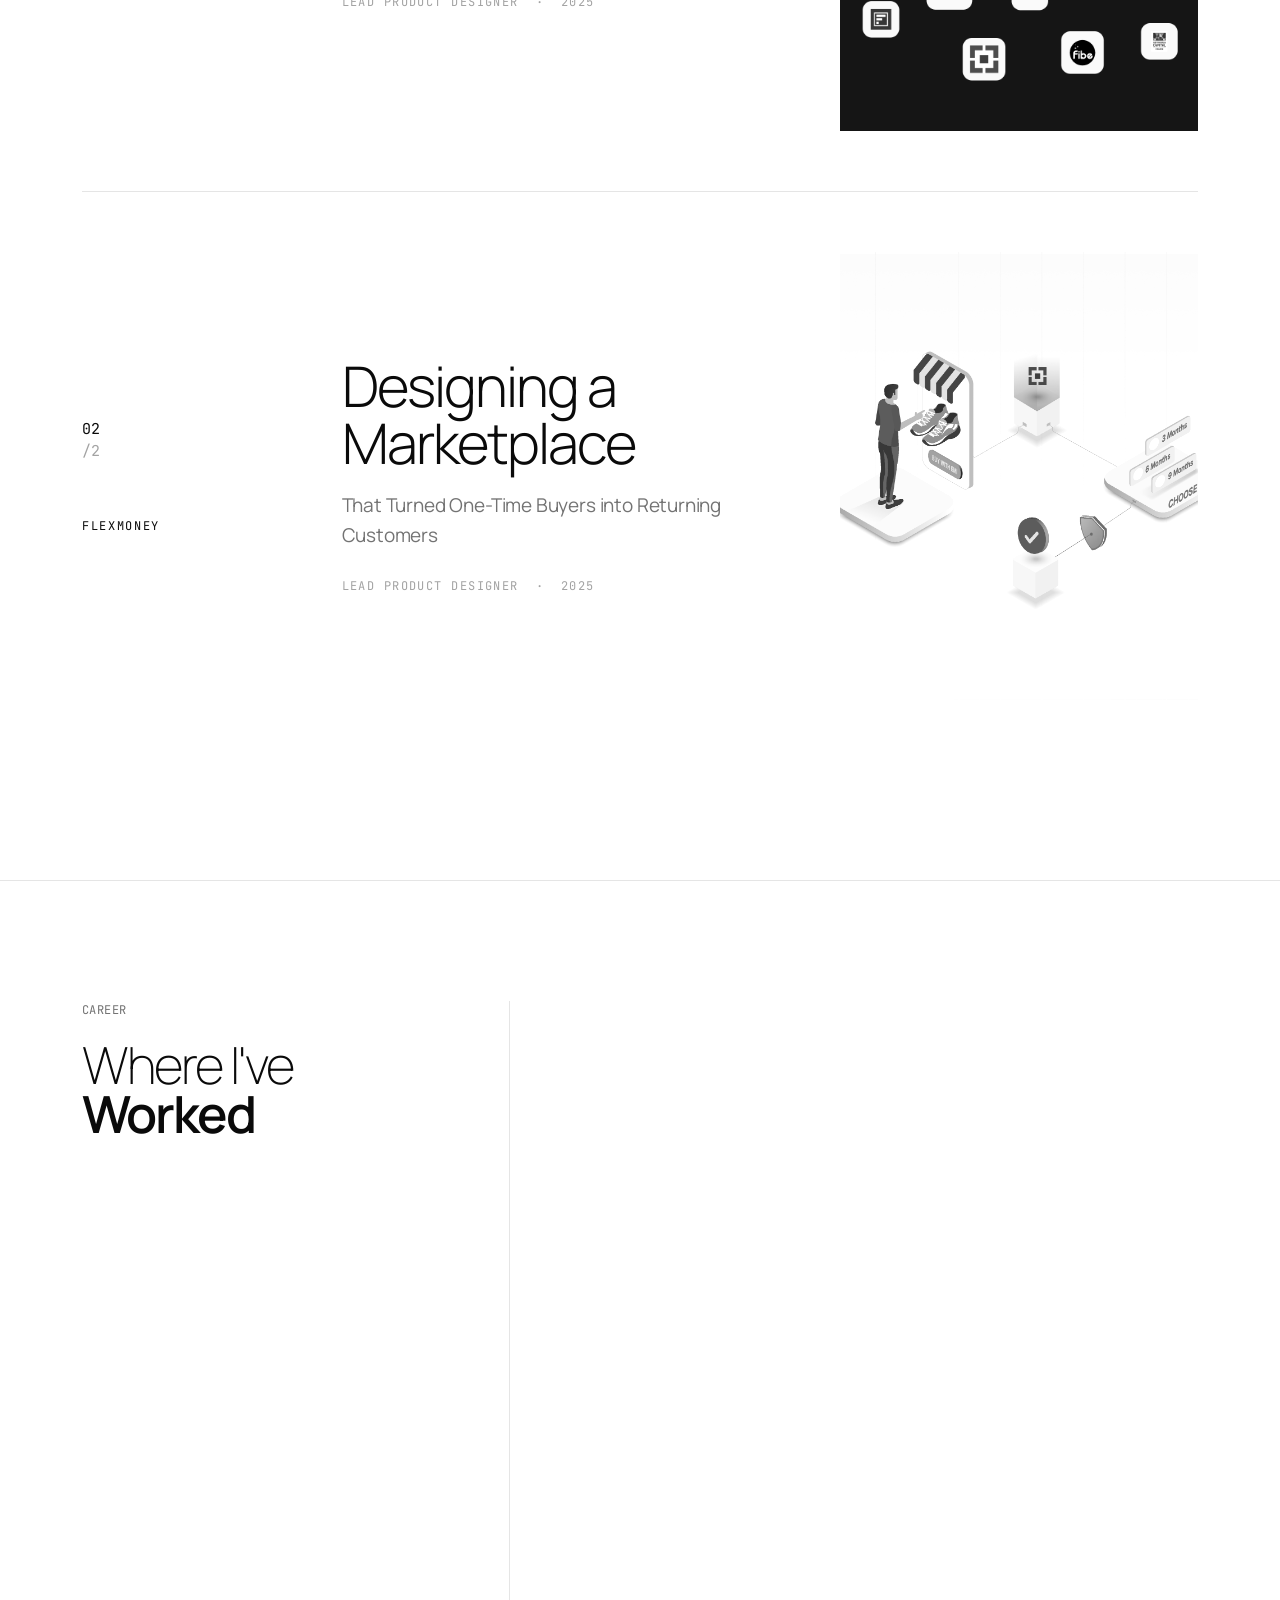
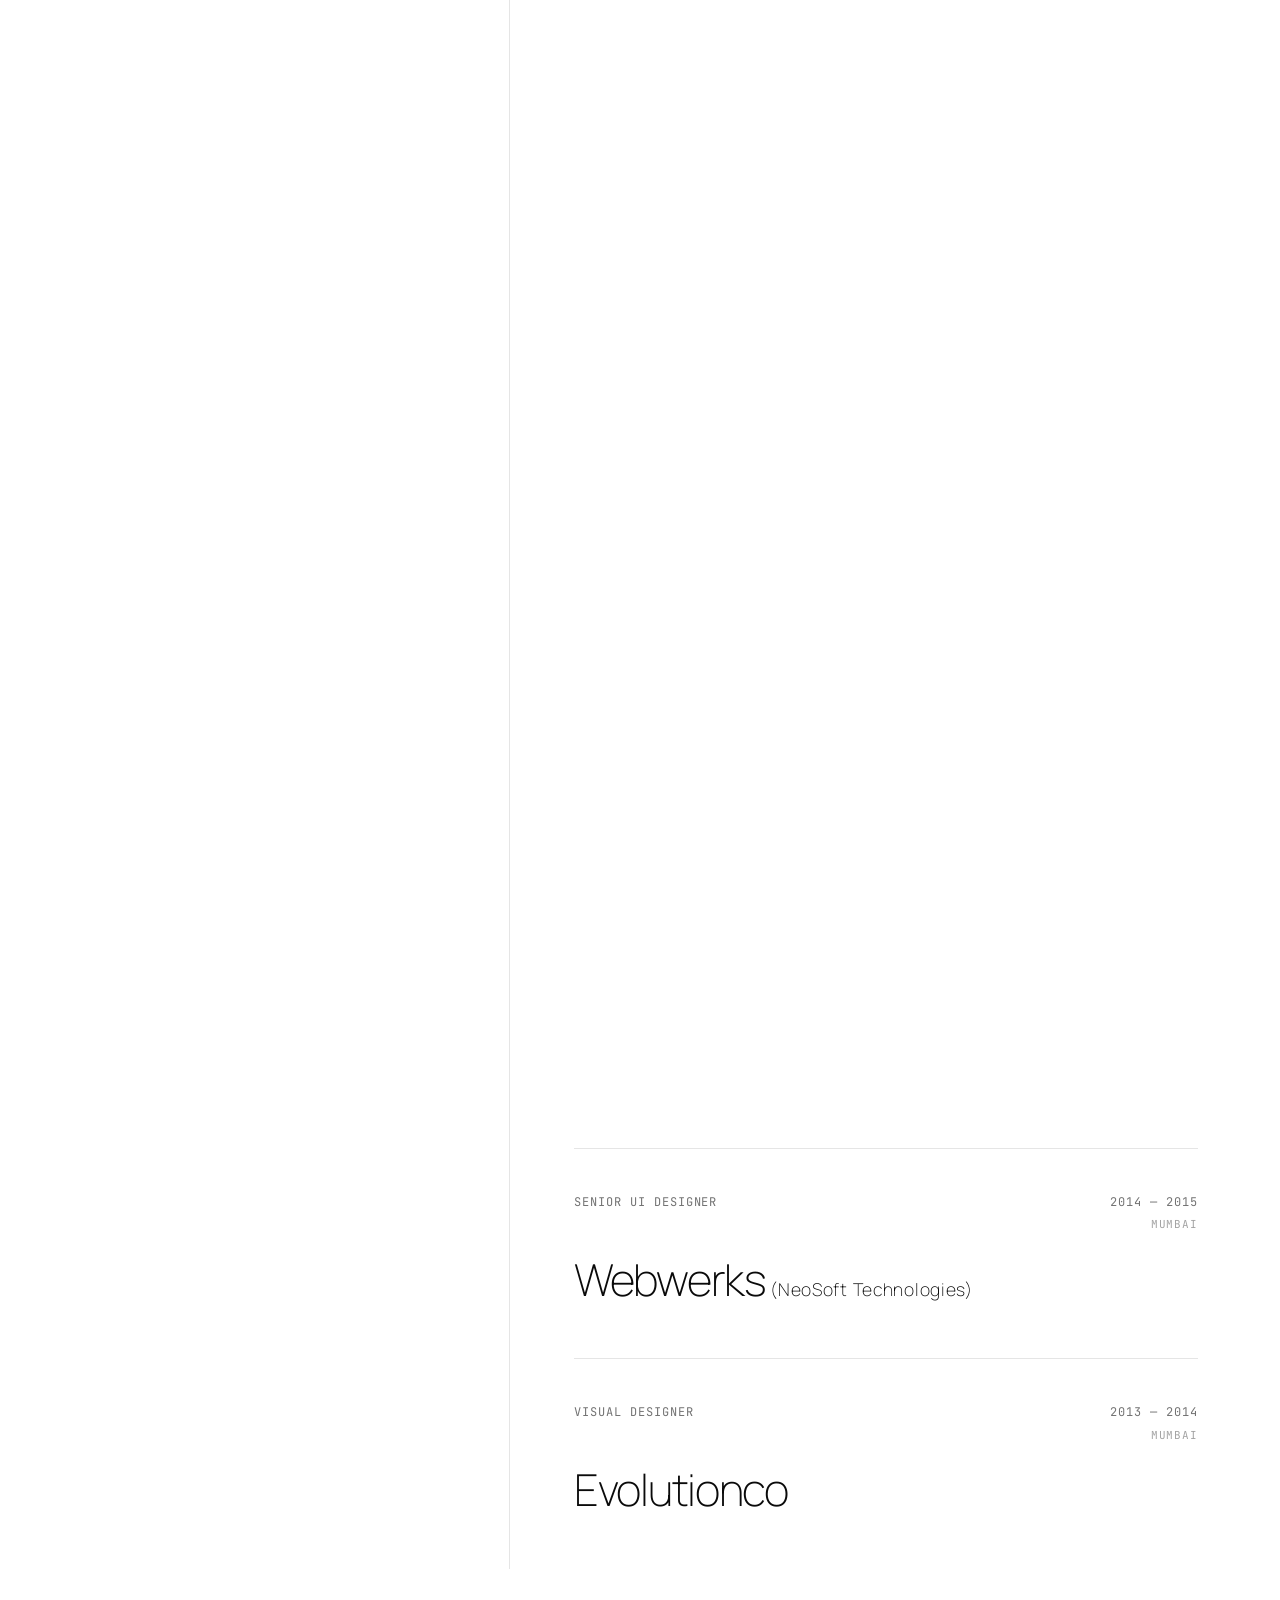
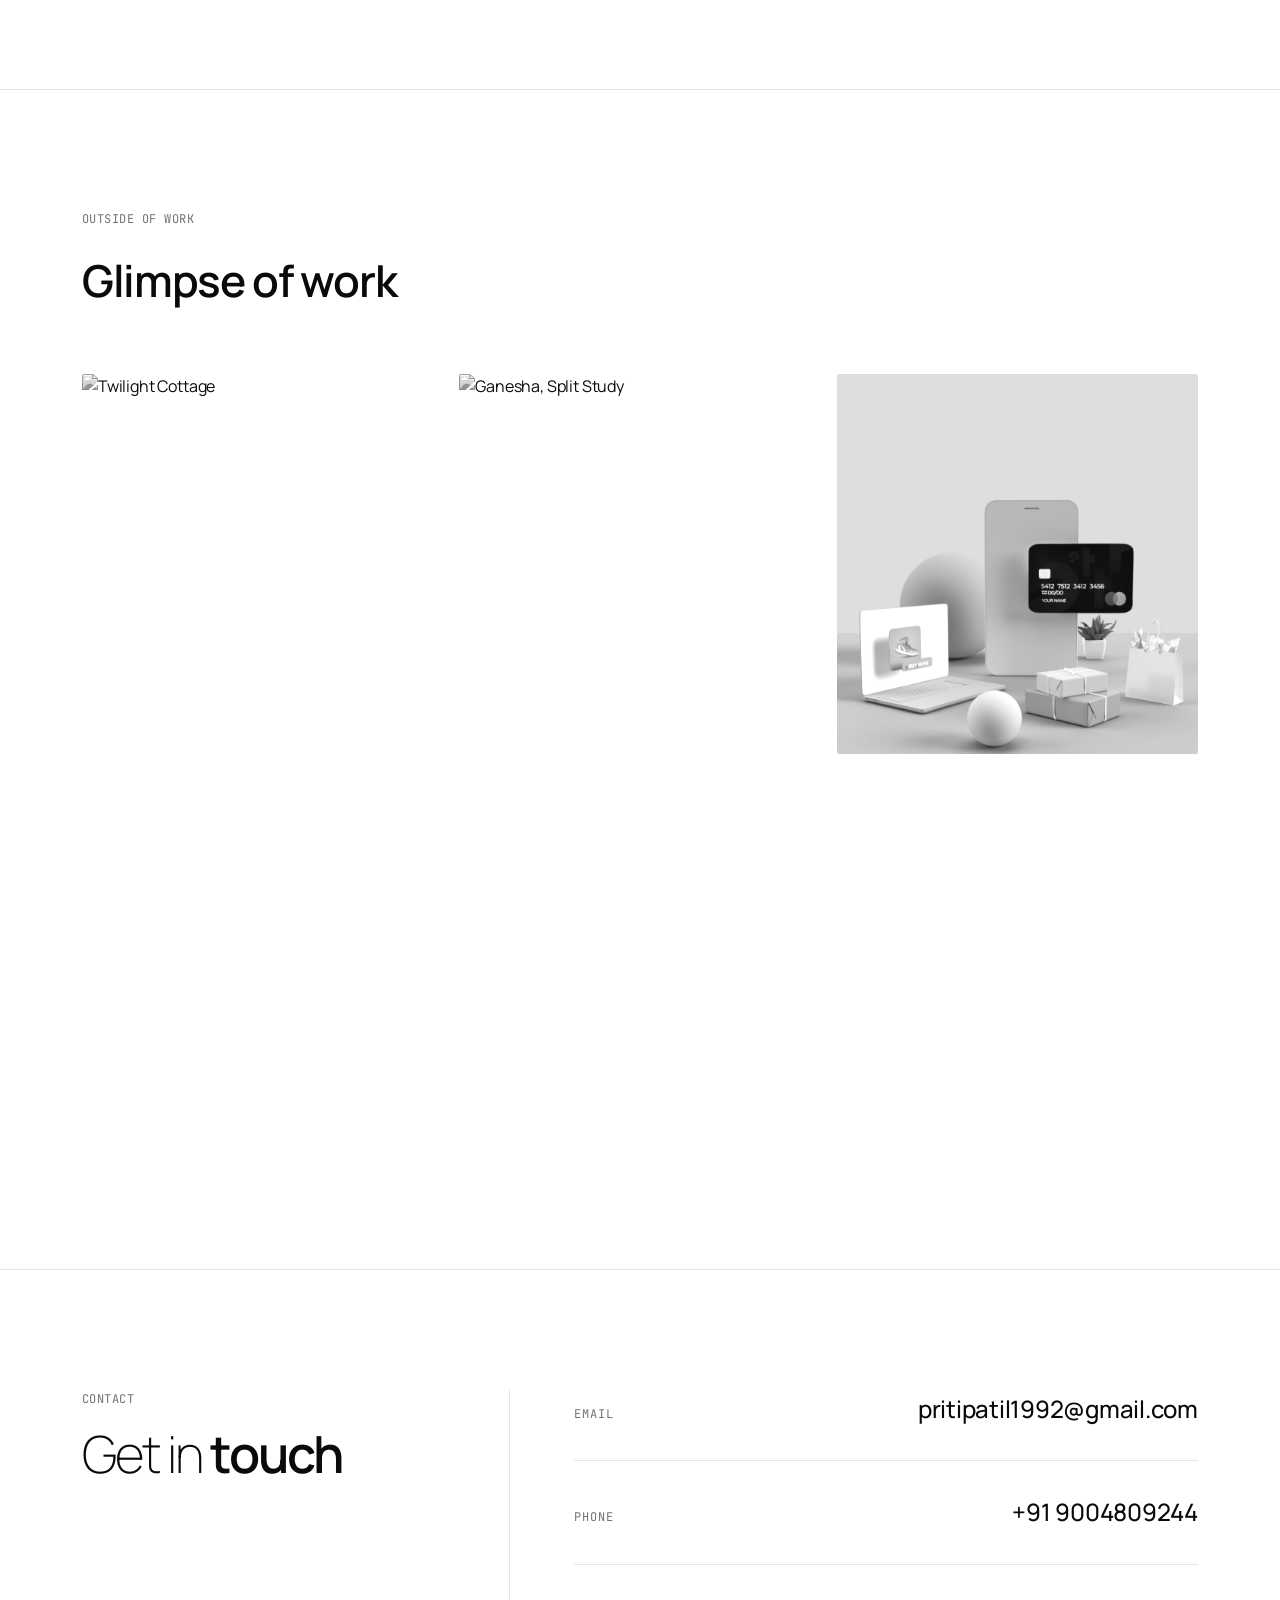
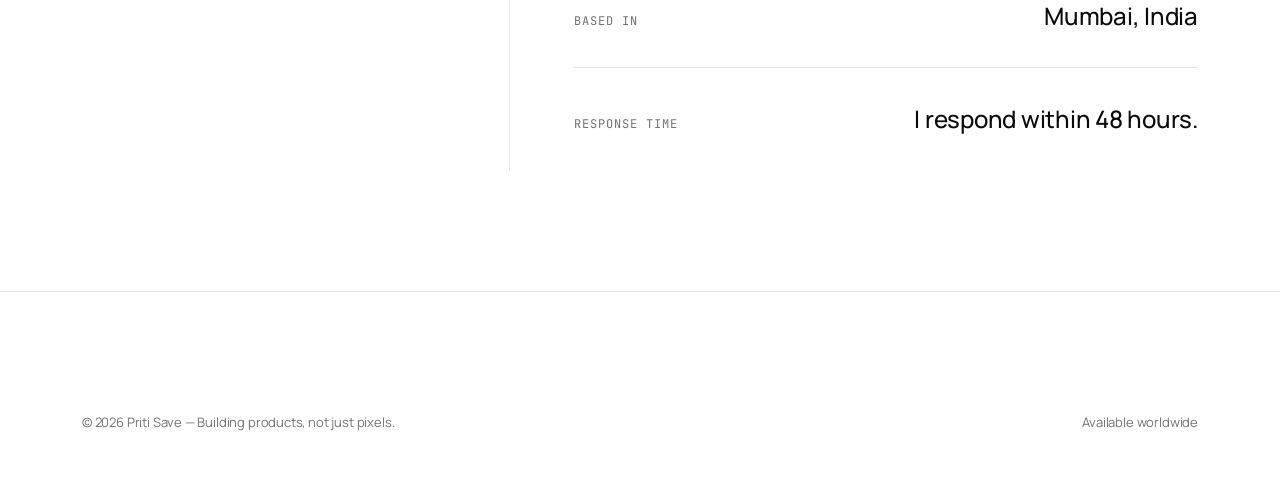
==== commit 06f011d9: "Add files via upload" ====
--- a/index.html
+++ b/index.html
@@ -9,12 +9,19 @@
   <link rel="preconnect" href="https://fonts.gstatic.com" crossorigin />
   <link href="https://fonts.googleapis.com/css2?family=JetBrains+Mono:wght@400;500;700&family=Manrope:wght@200;300;400;500;600;700;800&family=Outfit:wght@400;500;600;700;800&display=swap" rel="stylesheet" />
   <link rel="stylesheet" href="styles.css" />
+  <script>
+    (function () {
+      var stored = localStorage.getItem("theme");
+      var theme = stored || (matchMedia("(prefers-color-scheme: dark)").matches ? "dark" : "light");
+      document.documentElement.setAttribute("data-theme", theme);
+    })();
+  </script>
 </head>
 <body>
   <!-- Navbar -->
   <header class="nav" id="nav">
     <div class="container nav-inner">
-      <a href="#" class="brand"><span class="ring"></span>priti save</a>
+      <a href="#" class="brand"><span class="ring"></span>Priti <span class="brand-save">Save<span class="brand-pronounce">(Saa-vay)</span></span></a>
       <nav class="nav-links">
         <a href="#work">Work</a>
         <a href="#career">Experience</a>
@@ -22,7 +29,13 @@
         <a href="#contact">Contact</a>
       </nav>
       <div class="nav-right">
-        <a href="#contact" class="nav-cta">Let's talk <span class="cta-dot">●</span></a>
+        <div class="cta-wrap">
+          <a href="#contact" class="nav-cta">Let's talk <span class="cta-dot">●</span></a>
+          <button class="theme-pull" id="themeToggle" type="button" aria-label="Toggle dark mode" aria-pressed="false">
+            <svg class="icon-sun" viewBox="0 0 24 24" aria-hidden="true"><circle cx="12" cy="12" r="4"/><path d="M12 2v2M12 20v2M4.9 4.9l1.4 1.4M17.7 17.7l1.4 1.4M2 12h2M20 12h2M4.9 19.1l1.4-1.4M17.7 6.3l1.4-1.4"/></svg>
+            <svg class="icon-moon" viewBox="0 0 24 24" aria-hidden="true"><path d="M21 12.6A9 9 0 1 1 11.4 3a7 7 0 0 0 9.6 9.6Z"/></svg>
+          </button>
+        </div>
         <button class="nav-toggle" id="navToggle" aria-label="Menu"><span></span><span></span><span></span></button>
       </div>
     </div>
@@ -56,7 +69,7 @@
       <!-- Milestones -->
       <section class="section" id="milestones" style="display:none">
         <div class="container">
-          <span class="eyebrow reveal">(01) Milestones</span>
+          <span class="eyebrow reveal">Milestones</span>
           <div class="ms-grid" id="msGrid"></div>
         </div>
       </section>
@@ -65,7 +78,7 @@
       <section class="section" id="work">
         <div class="container">
           <div class="proj-head">
-            <span class="eyebrow reveal" style="margin-bottom:0">(02) Selected work</span>
+            <span class="eyebrow reveal" style="margin-bottom:0">Selected work</span>
           </div>
           <h2 class="section-title proj-head-title reveal">Recent <span class="ital-serif">case studies</span></h2>
           <div class="proj-list" id="projList"></div>
@@ -76,7 +89,7 @@
       <section class="section" id="career">
         <div class="container career-grid">
           <div class="career-side reveal">
-            <span class="eyebrow" style="margin-bottom:20px">(03) Career</span>
+            <span class="eyebrow" style="margin-bottom:20px">Career</span>
             <h2 class="career-title">Where I've <span class="serif">Worked</span></h2>
           </div>
           <div class="exp-list" id="expList"></div>
@@ -86,7 +99,7 @@
       <!-- Outside of work -->
       <section class="section" id="outside">
         <div class="container">
-          <span class="eyebrow reveal">(04) Outside of work</span>
+          <span class="eyebrow reveal">Outside of work</span>
           <h2 class="section-title reveal">Glimpse of work</h2>
           <div class="hob-grid" id="hobGrid"></div>
         </div>
@@ -96,7 +109,7 @@
       <section class="section contact" id="contact">
         <div class="container career-grid">
           <div class="career-side reveal">
-            <span class="eyebrow" style="margin-bottom:20px">(05) Contact</span>
+            <span class="eyebrow" style="margin-bottom:20px">Contact</span>
             <h2 class="career-title">Get in <span class="serif">touch</span></h2>
           </div>
           <div class="exp-list contact-list reveal">
